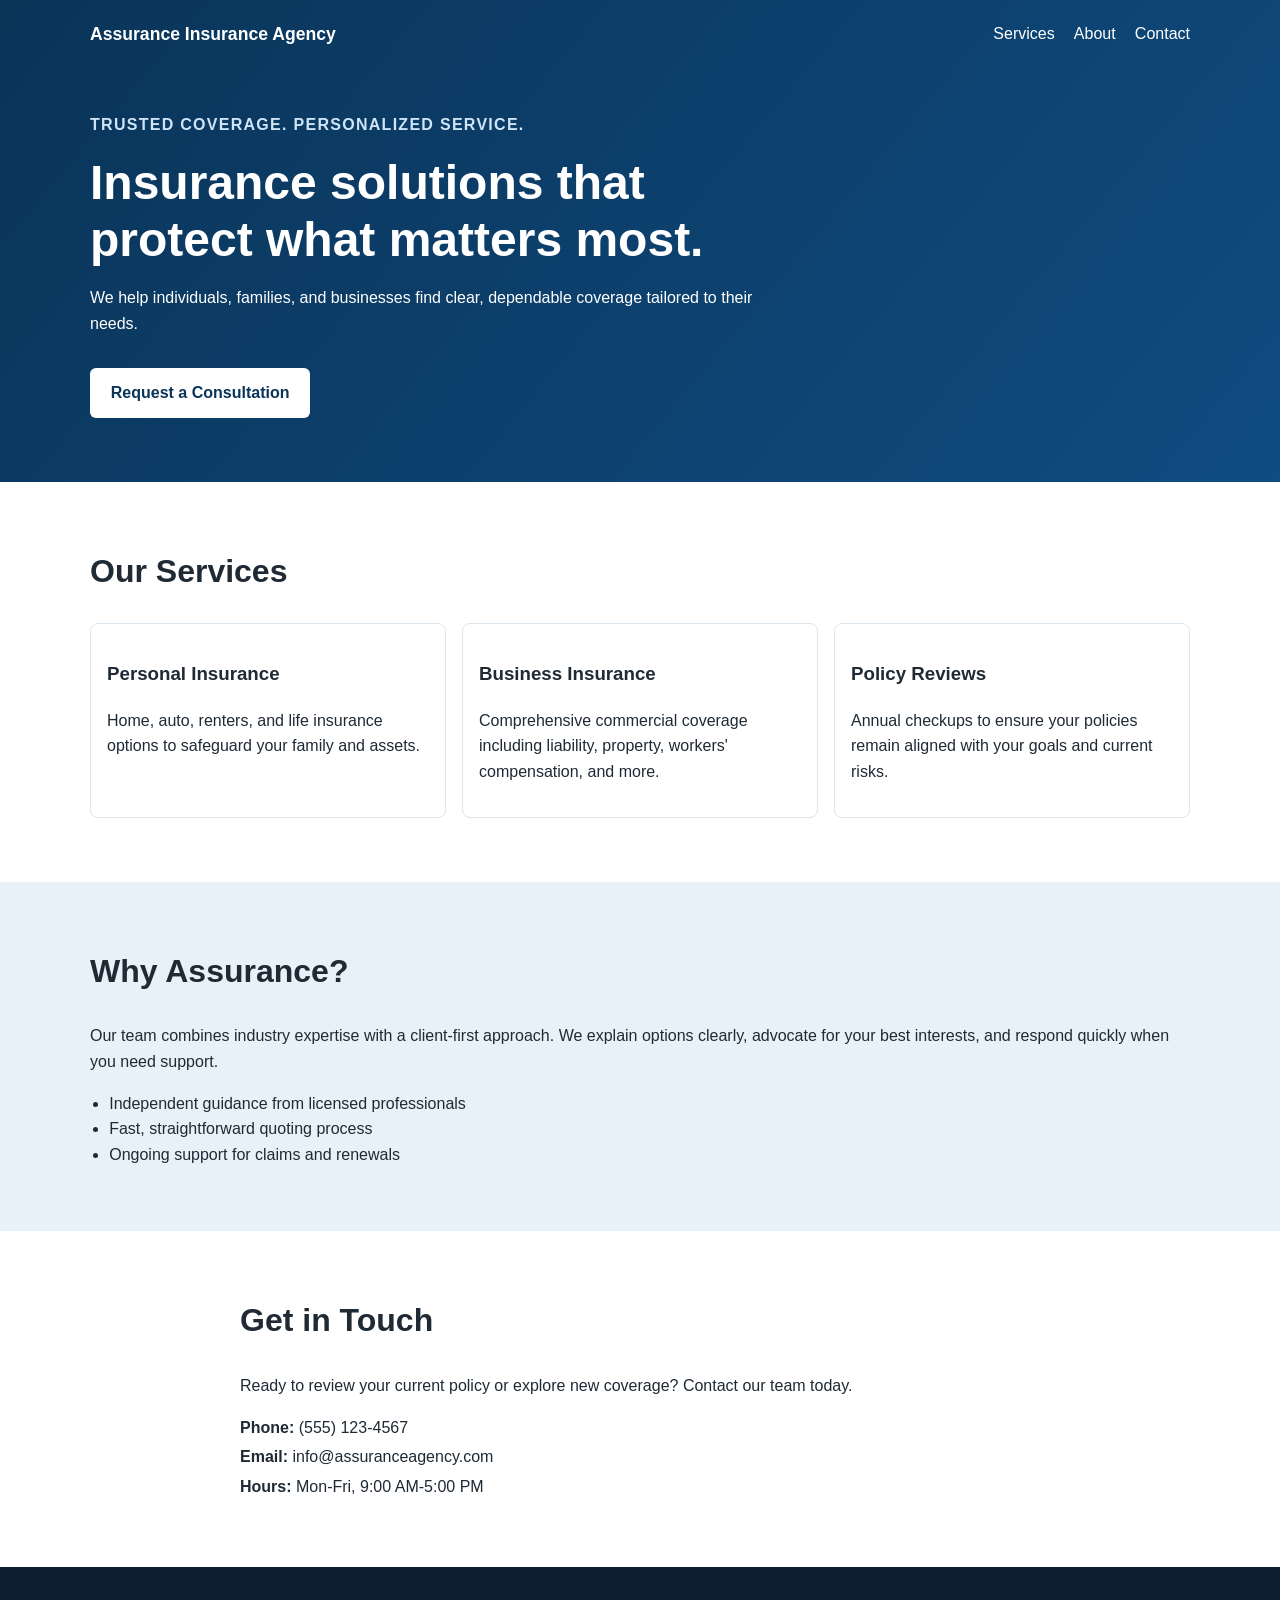
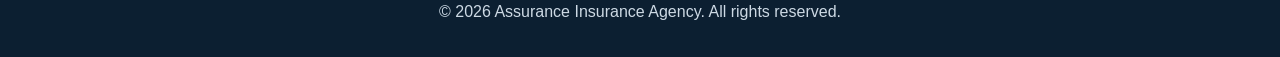
==== index.html @ 36ca2e35 "Create simple one-page website for Assurance Insurance Agency" ====
<!DOCTYPE html>
<html lang="en">
  <head>
    <meta charset="UTF-8" />
    <meta name="viewport" content="width=device-width, initial-scale=1.0" />
    <meta
      name="description"
      content="Assurance Insurance Agency provides reliable personal and business insurance solutions with expert guidance and responsive support."
    />
    <title>Assurance Insurance Agency</title>
    <link rel="stylesheet" href="styles.css" />
  </head>
  <body>
    <header class="hero" id="home">
      <div class="container">
        <nav class="nav">
          <a class="logo" href="#home">Assurance Insurance Agency</a>
          <ul>
            <li><a href="#services">Services</a></li>
            <li><a href="#about">About</a></li>
            <li><a href="#contact">Contact</a></li>
          </ul>
        </nav>

        <div class="hero-content">
          <p class="eyebrow">Trusted Coverage. Personalized Service.</p>
          <h1>Insurance solutions that protect what matters most.</h1>
          <p>
            We help individuals, families, and businesses find clear, dependable
            coverage tailored to their needs.
          </p>
          <a class="btn" href="#contact">Request a Consultation</a>
        </div>
      </div>
    </header>

    <main>
      <section class="section" id="services">
        <div class="container">
          <h2>Our Services</h2>
          <div class="cards">
            <article class="card">
              <h3>Personal Insurance</h3>
              <p>
                Home, auto, renters, and life insurance options to safeguard
                your family and assets.
              </p>
            </article>
            <article class="card">
              <h3>Business Insurance</h3>
              <p>
                Comprehensive commercial coverage including liability, property,
                workers' compensation, and more.
              </p>
            </article>
            <article class="card">
              <h3>Policy Reviews</h3>
              <p>
                Annual checkups to ensure your policies remain aligned with your
                goals and current risks.
              </p>
            </article>
          </div>
        </div>
      </section>

      <section class="section alt" id="about">
        <div class="container">
          <h2>Why Assurance?</h2>
          <p>
            Our team combines industry expertise with a client-first approach.
            We explain options clearly, advocate for your best interests, and
            respond quickly when you need support.
          </p>
          <ul class="highlights">
            <li>Independent guidance from licensed professionals</li>
            <li>Fast, straightforward quoting process</li>
            <li>Ongoing support for claims and renewals</li>
          </ul>
        </div>
      </section>

      <section class="section" id="contact">
        <div class="container contact">
          <h2>Get in Touch</h2>
          <p>
            Ready to review your current policy or explore new coverage? Contact
            our team today.
          </p>
          <div class="contact-info">
            <p><strong>Phone:</strong> (555) 123-4567</p>
            <p><strong>Email:</strong> info@assuranceagency.com</p>
            <p><strong>Hours:</strong> Mon-Fri, 9:00 AM-5:00 PM</p>
          </div>
        </div>
      </section>
    </main>

    <footer>
      <div class="container">
        <p>© <span id="year"></span> Assurance Insurance Agency. All rights reserved.</p>
      </div>
    </footer>

    <script>
      document.getElementById("year").textContent = new Date().getFullYear();
    </script>
  </body>
</html>
---- styles.css ----
:root {
  --primary: #0f4c81;
  --primary-dark: #0a3458;
  --accent: #e8f1f8;
  --text: #1f2a35;
  --muted: #526272;
  --bg: #ffffff;
}

* {
  box-sizing: border-box;
}

body {
  margin: 0;
  font-family: "Segoe UI", Tahoma, Geneva, Verdana, sans-serif;
  color: var(--text);
  background: var(--bg);
  line-height: 1.6;
}

.container {
  width: min(1100px, 92%);
  margin: 0 auto;
}

.hero {
  background: linear-gradient(130deg, var(--primary-dark), var(--primary));
  color: #fff;
  padding: 1.25rem 0 4rem;
}

.nav {
  display: flex;
  align-items: center;
  justify-content: space-between;
  gap: 1rem;
}

.logo {
  color: #fff;
  text-decoration: none;
  font-weight: 700;
  font-size: 1.1rem;
}

.nav ul {
  display: flex;
  list-style: none;
  gap: 1.2rem;
  padding: 0;
  margin: 0;
}

.nav a {
  color: #fff;
  text-decoration: none;
}

.hero-content {
  margin-top: 4rem;
  max-width: 700px;
}

.eyebrow {
  text-transform: uppercase;
  letter-spacing: 0.08em;
  font-weight: 600;
  color: #cfe5f7;
}

h1 {
  font-size: clamp(2rem, 4vw, 3rem);
  line-height: 1.2;
  margin: 0.5rem 0 1rem;
}

.btn {
  display: inline-block;
  margin-top: 1rem;
  background: #fff;
  color: var(--primary-dark);
  padding: 0.75rem 1.3rem;
  border-radius: 6px;
  text-decoration: none;
  font-weight: 600;
}

.section {
  padding: 4rem 0;
}

.section h2 {
  margin-top: 0;
  font-size: 2rem;
}

.cards {
  display: grid;
  grid-template-columns: repeat(auto-fit, minmax(220px, 1fr));
  gap: 1rem;
  margin-top: 1.4rem;
}

.card {
  border: 1px solid #dce6ef;
  border-radius: 8px;
  padding: 1rem;
  background: #fff;
}

.alt {
  background: var(--accent);
}

.highlights {
  margin: 1rem 0 0;
  padding-left: 1.2rem;
}

.contact {
  max-width: 800px;
}

.contact-info p {
  margin: 0.25rem 0;
}

footer {
  background: #0c1f31;
  color: #cdd9e4;
  padding: 1rem 0;
  text-align: center;
}

@media (max-width: 700px) {
  .nav {
    flex-direction: column;
    align-items: flex-start;
  }

  .hero-content {
    margin-top: 2.5rem;
  }
}
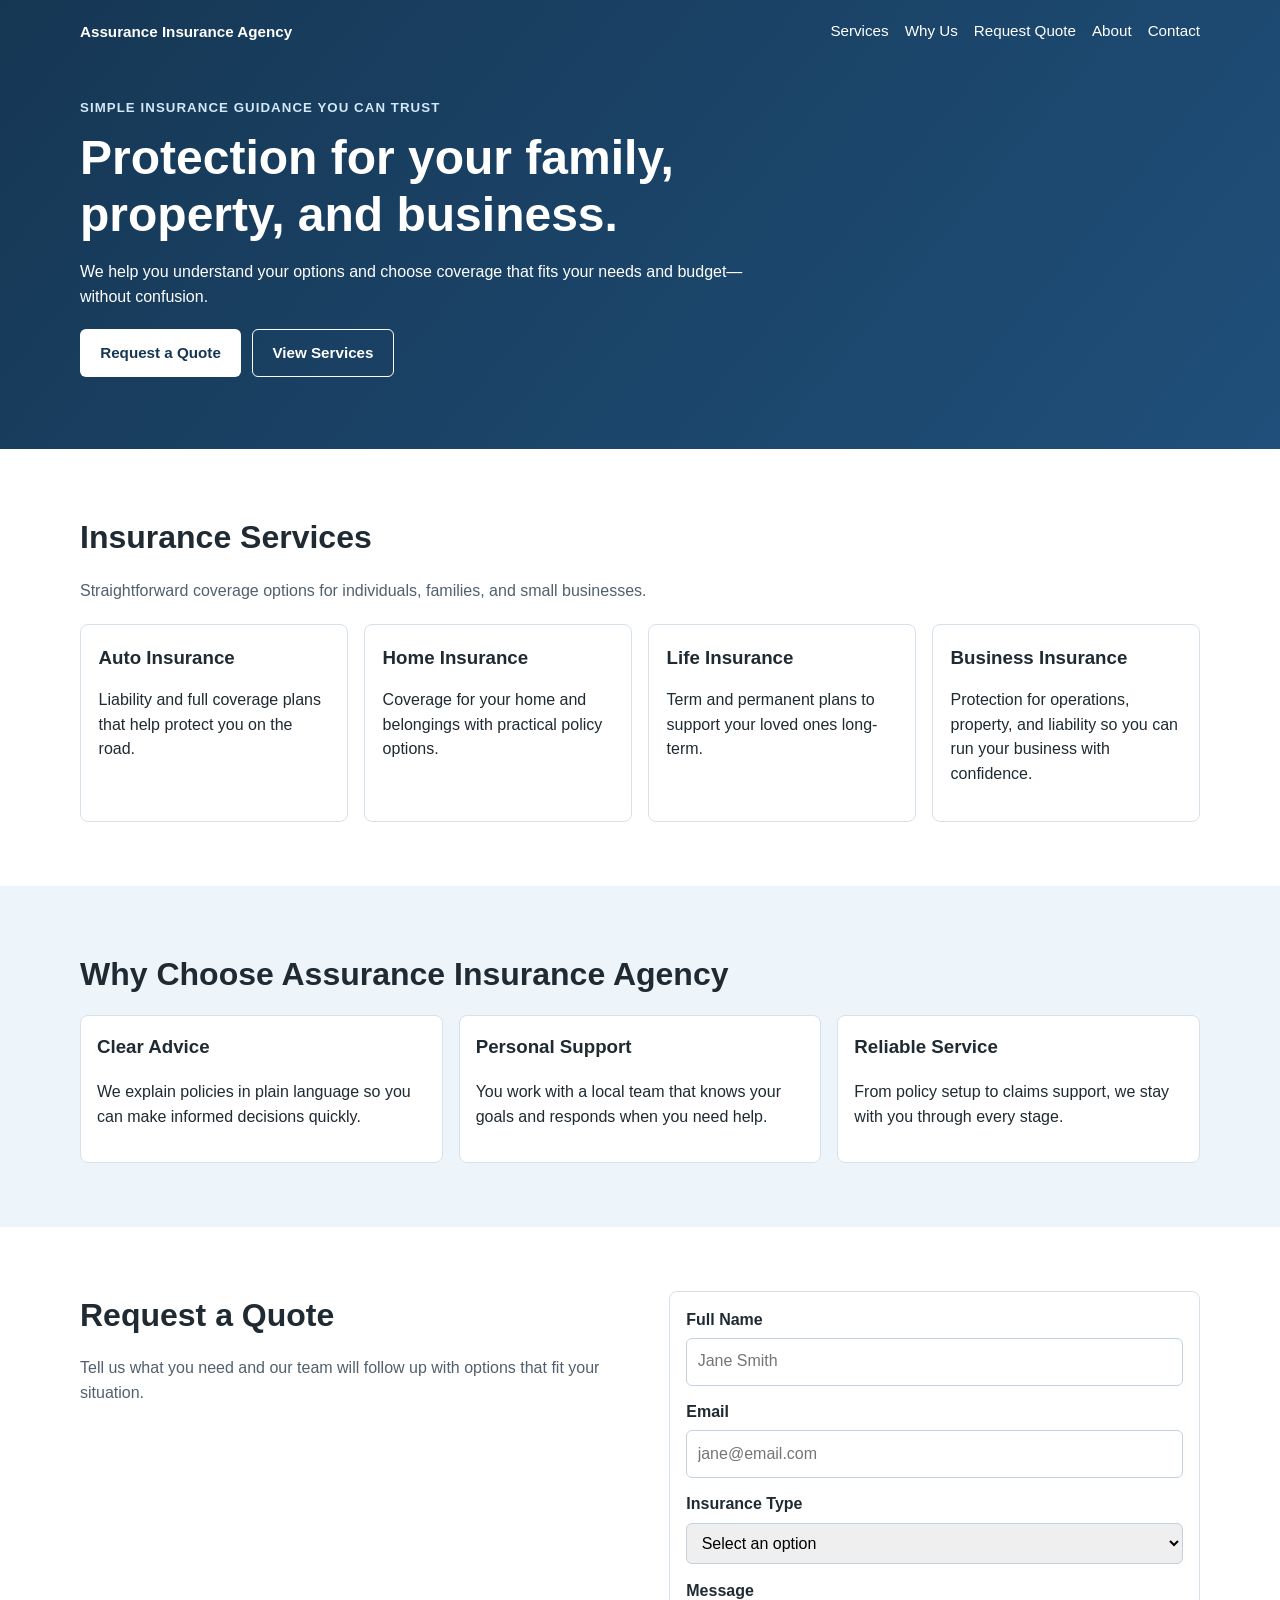
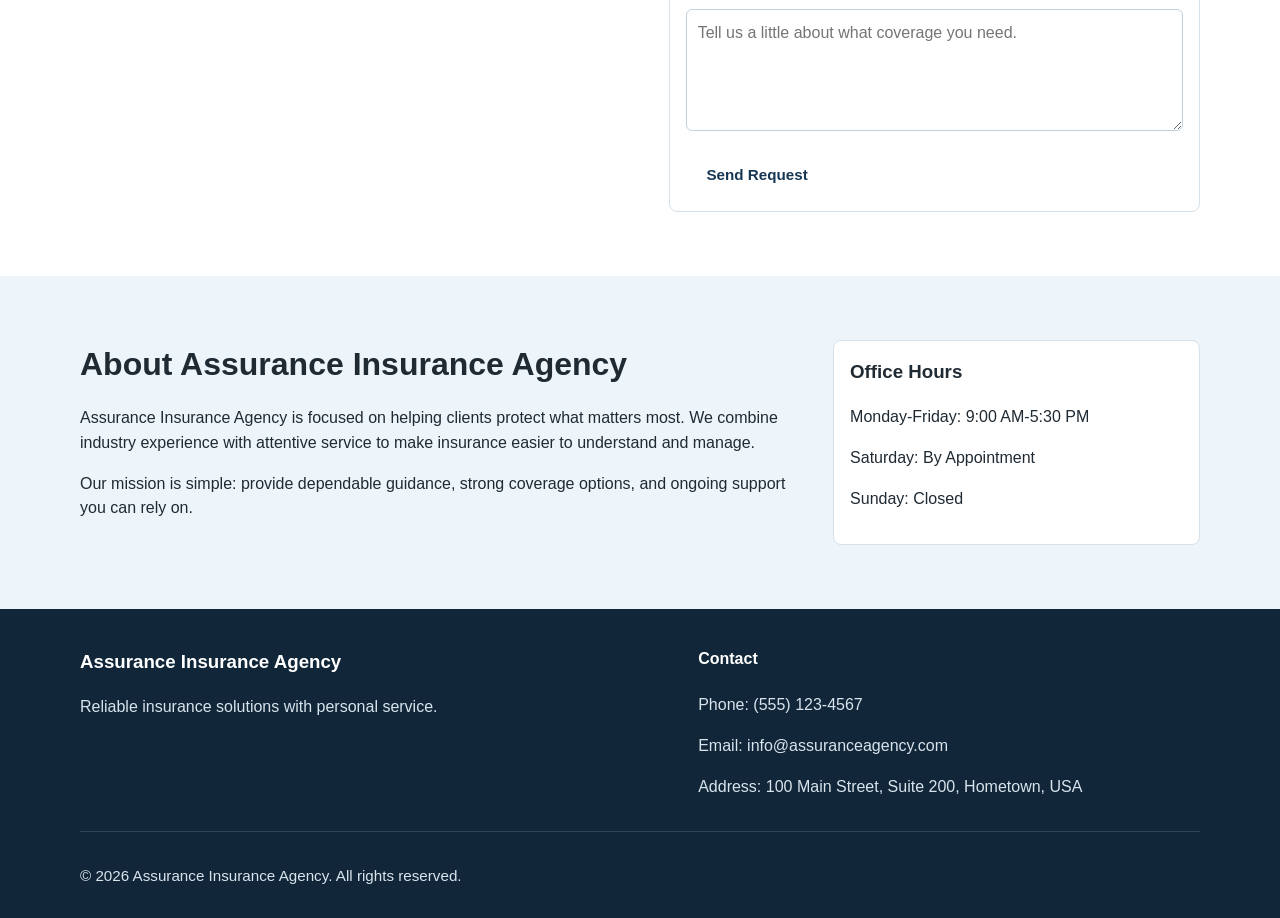
==== commit 98be6e21: "Refine Assurance Insurance site structure and design" ====
--- a/index.html
+++ b/index.html
@@ -5,7 +5,7 @@
     <meta name="viewport" content="width=device-width, initial-scale=1.0" />
     <meta
       name="description"
-      content="Assurance Insurance Agency provides reliable personal and business insurance solutions with expert guidance and responsive support."
+      content="Assurance Insurance Agency provides clear, dependable personal and business insurance coverage with local support."
     />
     <title>Assurance Insurance Agency</title>
     <link rel="stylesheet" href="styles.css" />
@@ -17,19 +17,24 @@
           <a class="logo" href="#home">Assurance Insurance Agency</a>
           <ul>
             <li><a href="#services">Services</a></li>
+            <li><a href="#why-us">Why Us</a></li>
+            <li><a href="#request-quote">Request Quote</a></li>
             <li><a href="#about">About</a></li>
             <li><a href="#contact">Contact</a></li>
           </ul>
         </nav>
 
         <div class="hero-content">
-          <p class="eyebrow">Trusted Coverage. Personalized Service.</p>
-          <h1>Insurance solutions that protect what matters most.</h1>
+          <p class="eyebrow">Simple Insurance Guidance You Can Trust</p>
+          <h1>Protection for your family, property, and business.</h1>
           <p>
-            We help individuals, families, and businesses find clear, dependable
-            coverage tailored to their needs.
+            We help you understand your options and choose coverage that fits your
+            needs and budget—without confusion.
           </p>
-          <a class="btn" href="#contact">Request a Consultation</a>
+          <div class="hero-actions">
+            <a class="btn btn-solid" href="#request-quote">Request a Quote</a>
+            <a class="btn btn-outline" href="#services">View Services</a>
+          </div>
         </div>
       </div>
     </header>
@@ -37,67 +42,154 @@
     <main>
       <section class="section" id="services">
         <div class="container">
-          <h2>Our Services</h2>
+          <h2>Insurance Services</h2>
+          <p class="section-intro">
+            Straightforward coverage options for individuals, families, and small
+            businesses.
+          </p>
           <div class="cards">
             <article class="card">
-              <h3>Personal Insurance</h3>
-              <p>
-                Home, auto, renters, and life insurance options to safeguard
-                your family and assets.
+              <h3>Auto Insurance</h3>
+              <p>
+                Liability and full coverage plans that help protect you on the
+                road.
+              </p>
+            </article>
+            <article class="card">
+              <h3>Home Insurance</h3>
+              <p>
+                Coverage for your home and belongings with practical policy
+                options.
+              </p>
+            </article>
+            <article class="card">
+              <h3>Life Insurance</h3>
+              <p>
+                Term and permanent plans to support your loved ones long-term.
               </p>
             </article>
             <article class="card">
               <h3>Business Insurance</h3>
               <p>
-                Comprehensive commercial coverage including liability, property,
-                workers' compensation, and more.
-              </p>
-            </article>
-            <article class="card">
-              <h3>Policy Reviews</h3>
-              <p>
-                Annual checkups to ensure your policies remain aligned with your
-                goals and current risks.
-              </p>
-            </article>
-          </div>
-        </div>
-      </section>
-
-      <section class="section alt" id="about">
+                Protection for operations, property, and liability so you can run
+                your business with confidence.
+              </p>
+            </article>
+          </div>
+        </div>
+      </section>
+
+      <section class="section section-alt" id="why-us">
         <div class="container">
-          <h2>Why Assurance?</h2>
-          <p>
-            Our team combines industry expertise with a client-first approach.
-            We explain options clearly, advocate for your best interests, and
-            respond quickly when you need support.
-          </p>
-          <ul class="highlights">
-            <li>Independent guidance from licensed professionals</li>
-            <li>Fast, straightforward quoting process</li>
-            <li>Ongoing support for claims and renewals</li>
-          </ul>
-        </div>
-      </section>
-
-      <section class="section" id="contact">
-        <div class="container contact">
-          <h2>Get in Touch</h2>
-          <p>
-            Ready to review your current policy or explore new coverage? Contact
-            our team today.
-          </p>
-          <div class="contact-info">
-            <p><strong>Phone:</strong> (555) 123-4567</p>
-            <p><strong>Email:</strong> info@assuranceagency.com</p>
-            <p><strong>Hours:</strong> Mon-Fri, 9:00 AM-5:00 PM</p>
-          </div>
+          <h2>Why Choose Assurance Insurance Agency</h2>
+          <div class="reasons">
+            <article>
+              <h3>Clear Advice</h3>
+              <p>
+                We explain policies in plain language so you can make informed
+                decisions quickly.
+              </p>
+            </article>
+            <article>
+              <h3>Personal Support</h3>
+              <p>
+                You work with a local team that knows your goals and responds
+                when you need help.
+              </p>
+            </article>
+            <article>
+              <h3>Reliable Service</h3>
+              <p>
+                From policy setup to claims support, we stay with you through
+                every stage.
+              </p>
+            </article>
+          </div>
+        </div>
+      </section>
+
+      <section class="section" id="request-quote">
+        <div class="container quote-wrap">
+          <div>
+            <h2>Request a Quote</h2>
+            <p class="section-intro">
+              Tell us what you need and our team will follow up with options that
+              fit your situation.
+            </p>
+          </div>
+          <form class="quote-form" action="#" method="post">
+            <label for="name">Full Name</label>
+            <input id="name" name="name" type="text" placeholder="Jane Smith" required />
+
+            <label for="email">Email</label>
+            <input
+              id="email"
+              name="email"
+              type="email"
+              placeholder="jane@email.com"
+              required
+            />
+
+            <label for="insurance-type">Insurance Type</label>
+            <select id="insurance-type" name="insurance-type" required>
+              <option value="">Select an option</option>
+              <option value="auto">Auto</option>
+              <option value="home">Home</option>
+              <option value="life">Life</option>
+              <option value="business">Business</option>
+            </select>
+
+            <label for="message">Message</label>
+            <textarea
+              id="message"
+              name="message"
+              rows="4"
+              placeholder="Tell us a little about what coverage you need."
+            ></textarea>
+
+            <button class="btn btn-solid" type="submit">Send Request</button>
+          </form>
+        </div>
+      </section>
+
+      <section class="section section-alt" id="about">
+        <div class="container about-grid">
+          <div>
+            <h2>About Assurance Insurance Agency</h2>
+            <p>
+              Assurance Insurance Agency is focused on helping clients protect
+              what matters most. We combine industry experience with attentive
+              service to make insurance easier to understand and manage.
+            </p>
+            <p>
+              Our mission is simple: provide dependable guidance, strong coverage
+              options, and ongoing support you can rely on.
+            </p>
+          </div>
+          <aside class="about-panel">
+            <h3>Office Hours</h3>
+            <p>Monday-Friday: 9:00 AM-5:30 PM</p>
+            <p>Saturday: By Appointment</p>
+            <p>Sunday: Closed</p>
+          </aside>
         </div>
       </section>
     </main>
 
-    <footer>
-      <div class="container">
+    <footer id="contact">
+      <div class="container footer-grid">
+        <div>
+          <h3>Assurance Insurance Agency</h3>
+          <p>Reliable insurance solutions with personal service.</p>
+        </div>
+        <div>
+          <h4>Contact</h4>
+          <p>Phone: (555) 123-4567</p>
+          <p>Email: info@assuranceagency.com</p>
+          <p>Address: 100 Main Street, Suite 200, Hometown, USA</p>
+        </div>
+      </div>
+      <div class="container footer-bottom">
         <p>© <span id="year"></span> Assurance Insurance Agency. All rights reserved.</p>
       </div>
     </footer>
--- a/styles.css
+++ b/styles.css
@@ -1,33 +1,38 @@
 :root {
-  --primary: #0f4c81;
-  --primary-dark: #0a3458;
-  --accent: #e8f1f8;
-  --text: #1f2a35;
-  --muted: #526272;
-  --bg: #ffffff;
+  --primary: #1f4f7a;
+  --primary-dark: #163754;
+  --primary-soft: #edf4fa;
+  --text: #1f2a33;
+  --muted: #52606d;
+  --border: #d7e1ea;
+  --surface: #ffffff;
 }
 
 * {
   box-sizing: border-box;
 }
 
+html {
+  scroll-behavior: smooth;
+}
+
 body {
   margin: 0;
-  font-family: "Segoe UI", Tahoma, Geneva, Verdana, sans-serif;
+  font-family: Arial, Helvetica, sans-serif;
   color: var(--text);
-  background: var(--bg);
-  line-height: 1.6;
+  background: var(--surface);
+  line-height: 1.55;
 }
 
 .container {
-  width: min(1100px, 92%);
+  width: min(1120px, 92%);
   margin: 0 auto;
 }
 
 .hero {
   background: linear-gradient(130deg, var(--primary-dark), var(--primary));
   color: #fff;
-  padding: 1.25rem 0 4rem;
+  padding: 1.2rem 0 4.5rem;
 }
 
 .nav {
@@ -40,106 +45,225 @@
 .logo {
   color: #fff;
   text-decoration: none;
-  font-weight: 700;
-  font-size: 1.1rem;
+  font-size: 1.06rem;
+  font-weight: 700;
 }
 
 .nav ul {
   display: flex;
   list-style: none;
-  gap: 1.2rem;
+  margin: 0;
   padding: 0;
+  gap: 1rem;
+}
+
+.nav a {
+  color: #fff;
+  text-decoration: none;
+  font-size: 0.95rem;
+}
+
+.hero-content {
+  margin-top: 3.4rem;
+  max-width: 700px;
+}
+
+.eyebrow {
   margin: 0;
-}
-
-.nav a {
-  color: #fff;
-  text-decoration: none;
-}
-
-.hero-content {
-  margin-top: 4rem;
-  max-width: 700px;
-}
-
-.eyebrow {
   text-transform: uppercase;
   letter-spacing: 0.08em;
-  font-weight: 600;
-  color: #cfe5f7;
+  font-size: 0.83rem;
+  color: #d3e8f8;
+  font-weight: 700;
 }
 
 h1 {
-  font-size: clamp(2rem, 4vw, 3rem);
+  margin: 0.6rem 0 1rem;
   line-height: 1.2;
-  margin: 0.5rem 0 1rem;
+  font-size: clamp(2rem, 4.2vw, 3rem);
+}
+
+h2 {
+  margin-top: 0;
+  margin-bottom: 0.7rem;
+  font-size: clamp(1.5rem, 3vw, 2rem);
+}
+
+.hero-actions {
+  display: flex;
+  gap: 0.7rem;
+  flex-wrap: wrap;
+  margin-top: 1.2rem;
 }
 
 .btn {
   display: inline-block;
-  margin-top: 1rem;
+  border-radius: 6px;
+  padding: 0.72rem 1.2rem;
+  border: 1px solid transparent;
+  text-decoration: none;
+  cursor: pointer;
+  font-size: 0.95rem;
+  font-weight: 700;
+}
+
+.btn-solid {
   background: #fff;
   color: var(--primary-dark);
-  padding: 0.75rem 1.3rem;
-  border-radius: 6px;
-  text-decoration: none;
-  font-weight: 600;
+}
+
+.btn-outline {
+  border-color: #ffffff;
+  color: #ffffff;
 }
 
 .section {
   padding: 4rem 0;
 }
 
-.section h2 {
-  margin-top: 0;
-  font-size: 2rem;
+.section-alt {
+  background: var(--primary-soft);
+}
+
+.section-intro {
+  color: var(--muted);
+  max-width: 760px;
 }
 
 .cards {
   display: grid;
   grid-template-columns: repeat(auto-fit, minmax(220px, 1fr));
   gap: 1rem;
-  margin-top: 1.4rem;
+  margin-top: 1.3rem;
 }
 
 .card {
-  border: 1px solid #dce6ef;
+  background: #fff;
+  border: 1px solid var(--border);
+  border-radius: 8px;
+  padding: 1.1rem;
+}
+
+.card h3 {
+  margin-top: 0;
+  margin-bottom: 0.45rem;
+}
+
+.reasons {
+  display: grid;
+  grid-template-columns: repeat(auto-fit, minmax(240px, 1fr));
+  gap: 1rem;
+  margin-top: 1rem;
+}
+
+.reasons article {
+  background: #fff;
+  border: 1px solid var(--border);
   border-radius: 8px;
   padding: 1rem;
-  background: #fff;
-}
-
-.alt {
-  background: var(--accent);
-}
-
-.highlights {
-  margin: 1rem 0 0;
-  padding-left: 1.2rem;
-}
-
-.contact {
-  max-width: 800px;
-}
-
-.contact-info p {
-  margin: 0.25rem 0;
+}
+
+.reasons h3 {
+  margin-top: 0;
+}
+
+.quote-wrap {
+  display: grid;
+  grid-template-columns: 1.05fr 1fr;
+  gap: 2rem;
+  align-items: start;
+}
+
+.quote-form {
+  background: #fff;
+  border: 1px solid var(--border);
+  border-radius: 8px;
+  padding: 1rem;
+}
+
+.quote-form label {
+  display: block;
+  font-weight: 700;
+  margin-bottom: 0.35rem;
+}
+
+.quote-form input,
+.quote-form select,
+.quote-form textarea {
+  width: 100%;
+  padding: 0.65rem;
+  border: 1px solid #c4d1dc;
+  border-radius: 6px;
+  margin-bottom: 0.9rem;
+  font: inherit;
+}
+
+.about-grid {
+  display: grid;
+  grid-template-columns: 2fr 1fr;
+  gap: 1.2rem;
+  align-items: start;
+}
+
+.about-panel {
+  border: 1px solid var(--border);
+  border-radius: 8px;
+  background: #fff;
+  padding: 1rem;
+}
+
+.about-panel h3 {
+  margin-top: 0;
 }
 
 footer {
-  background: #0c1f31;
-  color: #cdd9e4;
-  padding: 1rem 0;
-  text-align: center;
-}
-
-@media (max-width: 700px) {
+  background: #112739;
+  color: #d9e3ec;
+  padding: 2.4rem 0 1rem;
+}
+
+footer h3,
+footer h4 {
+  margin-top: 0;
+  color: #fff;
+}
+
+.footer-grid {
+  display: grid;
+  grid-template-columns: 1.2fr 1fr;
+  gap: 1rem;
+}
+
+.footer-bottom {
+  border-top: 1px solid #2f4455;
+  margin-top: 1rem;
+  padding-top: 1rem;
+  font-size: 0.95rem;
+}
+
+@media (max-width: 860px) {
+  .quote-wrap,
+  .about-grid,
+  .footer-grid {
+    grid-template-columns: 1fr;
+  }
+}
+
+@media (max-width: 760px) {
+  .hero {
+    padding-bottom: 3.3rem;
+  }
+
   .nav {
     flex-direction: column;
     align-items: flex-start;
   }
 
+  .nav ul {
+    flex-wrap: wrap;
+  }
+
   .hero-content {
-    margin-top: 2.5rem;
-  }
-}
+    margin-top: 2.2rem;
+  }
+}
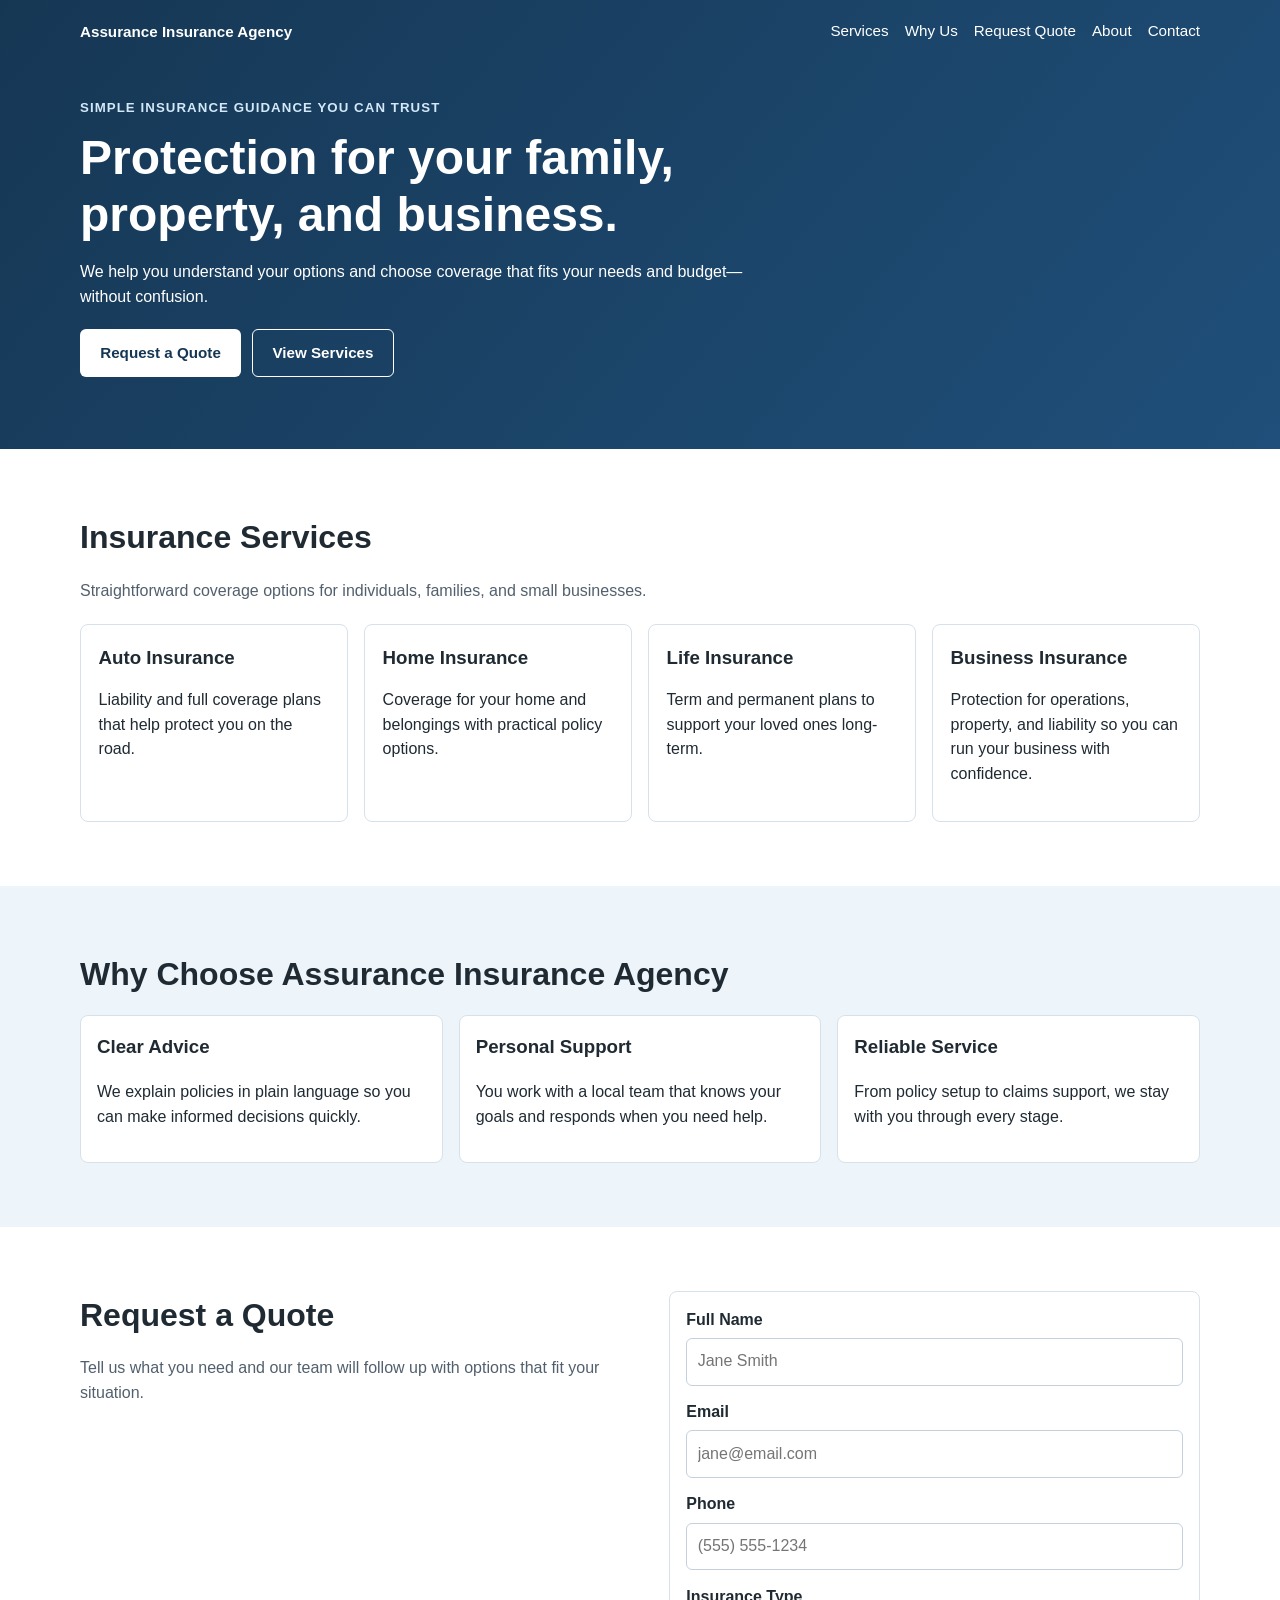
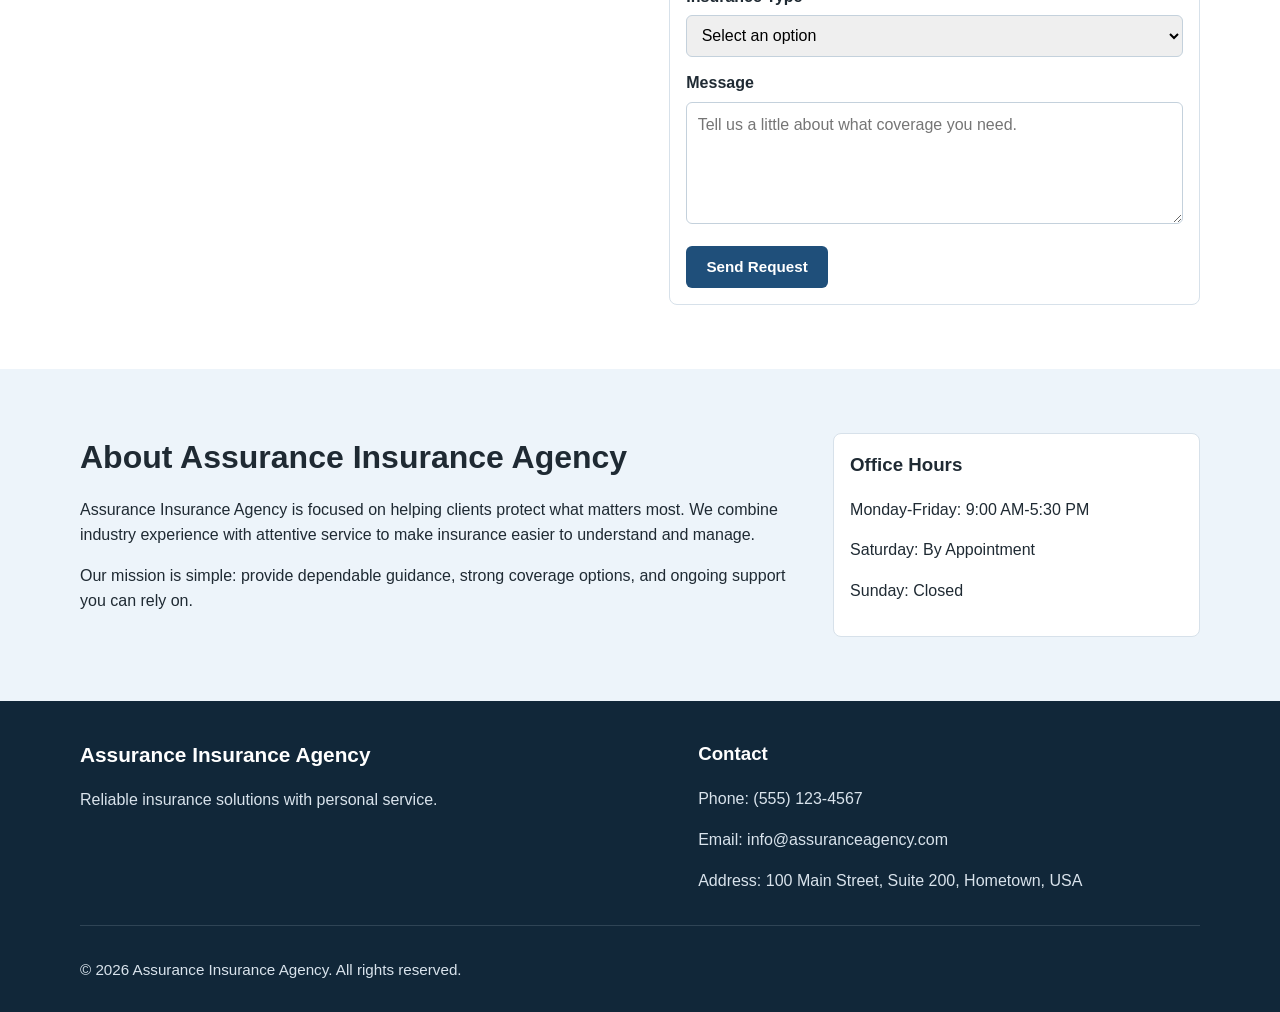
==== commit 75d18901: "Fix six UX and accessibility issues on landing page" ====
--- a/index.html
+++ b/index.html
@@ -11,9 +11,11 @@
     <link rel="stylesheet" href="styles.css" />
   </head>
   <body>
+    <a class="skip-link" href="#main-content">Skip to main content</a>
+
     <header class="hero" id="home">
       <div class="container">
-        <nav class="nav">
+        <nav class="nav" aria-label="Primary navigation">
           <a class="logo" href="#home">Assurance Insurance Agency</a>
           <ul>
             <li><a href="#services">Services</a></li>
@@ -32,17 +34,17 @@
             needs and budget—without confusion.
           </p>
           <div class="hero-actions">
-            <a class="btn btn-solid" href="#request-quote">Request a Quote</a>
+            <a class="btn btn-light" href="#request-quote">Request a Quote</a>
             <a class="btn btn-outline" href="#services">View Services</a>
           </div>
         </div>
       </div>
     </header>
 
-    <main>
-      <section class="section" id="services">
+    <main id="main-content">
+      <section class="section" id="services" aria-labelledby="services-heading">
         <div class="container">
-          <h2>Insurance Services</h2>
+          <h2 id="services-heading">Insurance Services</h2>
           <p class="section-intro">
             Straightforward coverage options for individuals, families, and small
             businesses.
@@ -79,9 +81,9 @@
         </div>
       </section>
 
-      <section class="section section-alt" id="why-us">
+      <section class="section section-alt" id="why-us" aria-labelledby="why-us-heading">
         <div class="container">
-          <h2>Why Choose Assurance Insurance Agency</h2>
+          <h2 id="why-us-heading">Why Choose Assurance Insurance Agency</h2>
           <div class="reasons">
             <article>
               <h3>Clear Advice</h3>
@@ -108,26 +110,47 @@
         </div>
       </section>
 
-      <section class="section" id="request-quote">
+      <section
+        class="section"
+        id="request-quote"
+        aria-labelledby="request-quote-heading"
+      >
         <div class="container quote-wrap">
           <div>
-            <h2>Request a Quote</h2>
+            <h2 id="request-quote-heading">Request a Quote</h2>
             <p class="section-intro">
               Tell us what you need and our team will follow up with options that
               fit your situation.
             </p>
           </div>
-          <form class="quote-form" action="#" method="post">
+          <form class="quote-form" action="#" method="get">
             <label for="name">Full Name</label>
-            <input id="name" name="name" type="text" placeholder="Jane Smith" required />
+            <input
+              id="name"
+              name="name"
+              type="text"
+              autocomplete="name"
+              placeholder="Jane Smith"
+              required
+            />
 
             <label for="email">Email</label>
             <input
               id="email"
               name="email"
               type="email"
+              autocomplete="email"
               placeholder="jane@email.com"
               required
+            />
+
+            <label for="phone">Phone</label>
+            <input
+              id="phone"
+              name="phone"
+              type="tel"
+              autocomplete="tel"
+              placeholder="(555) 555-1234"
             />
 
             <label for="insurance-type">Insurance Type</label>
@@ -147,15 +170,15 @@
               placeholder="Tell us a little about what coverage you need."
             ></textarea>
 
-            <button class="btn btn-solid" type="submit">Send Request</button>
+            <button class="btn btn-primary" type="submit">Send Request</button>
           </form>
         </div>
       </section>
 
-      <section class="section section-alt" id="about">
+      <section class="section section-alt" id="about" aria-labelledby="about-heading">
         <div class="container about-grid">
           <div>
-            <h2>About Assurance Insurance Agency</h2>
+            <h2 id="about-heading">About Assurance Insurance Agency</h2>
             <p>
               Assurance Insurance Agency is focused on helping clients protect
               what matters most. We combine industry experience with attentive
@@ -166,7 +189,7 @@
               options, and ongoing support you can rely on.
             </p>
           </div>
-          <aside class="about-panel">
+          <aside class="about-panel" aria-label="Office hours">
             <h3>Office Hours</h3>
             <p>Monday-Friday: 9:00 AM-5:30 PM</p>
             <p>Saturday: By Appointment</p>
@@ -179,11 +202,11 @@
     <footer id="contact">
       <div class="container footer-grid">
         <div>
-          <h3>Assurance Insurance Agency</h3>
+          <h2 class="footer-title">Assurance Insurance Agency</h2>
           <p>Reliable insurance solutions with personal service.</p>
         </div>
         <div>
-          <h4>Contact</h4>
+          <h3>Contact</h3>
           <p>Phone: (555) 123-4567</p>
           <p>Email: info@assuranceagency.com</p>
           <p>Address: 100 Main Street, Suite 200, Hometown, USA</p>
--- a/styles.css
+++ b/styles.css
@@ -6,6 +6,7 @@
   --muted: #52606d;
   --border: #d7e1ea;
   --surface: #ffffff;
+  --focus: #f5b700;
 }
 
 * {
@@ -27,6 +28,22 @@
 .container {
   width: min(1120px, 92%);
   margin: 0 auto;
+}
+
+.skip-link {
+  position: absolute;
+  left: -999px;
+  top: auto;
+  background: #fff;
+  color: var(--primary-dark);
+  padding: 0.55rem 0.75rem;
+  border-radius: 6px;
+  z-index: 1000;
+}
+
+.skip-link:focus {
+  left: 1rem;
+  top: 1rem;
 }
 
 .hero {
@@ -107,7 +124,7 @@
   font-weight: 700;
 }
 
-.btn-solid {
+.btn-light {
   background: #fff;
   color: var(--primary-dark);
 }
@@ -115,6 +132,11 @@
 .btn-outline {
   border-color: #ffffff;
   color: #ffffff;
+}
+
+.btn-primary {
+  background: var(--primary);
+  color: #fff;
 }
 
 .section {
@@ -222,8 +244,12 @@
   padding: 2.4rem 0 1rem;
 }
 
-footer h3,
-footer h4 {
+.footer-title {
+  color: #fff;
+  font-size: 1.3rem;
+}
+
+footer h3 {
   margin-top: 0;
   color: #fff;
 }
@@ -241,6 +267,15 @@
   font-size: 0.95rem;
 }
 
+a:focus-visible,
+button:focus-visible,
+input:focus-visible,
+select:focus-visible,
+textarea:focus-visible {
+  outline: 3px solid var(--focus);
+  outline-offset: 2px;
+}
+
 @media (max-width: 860px) {
   .quote-wrap,
   .about-grid,
